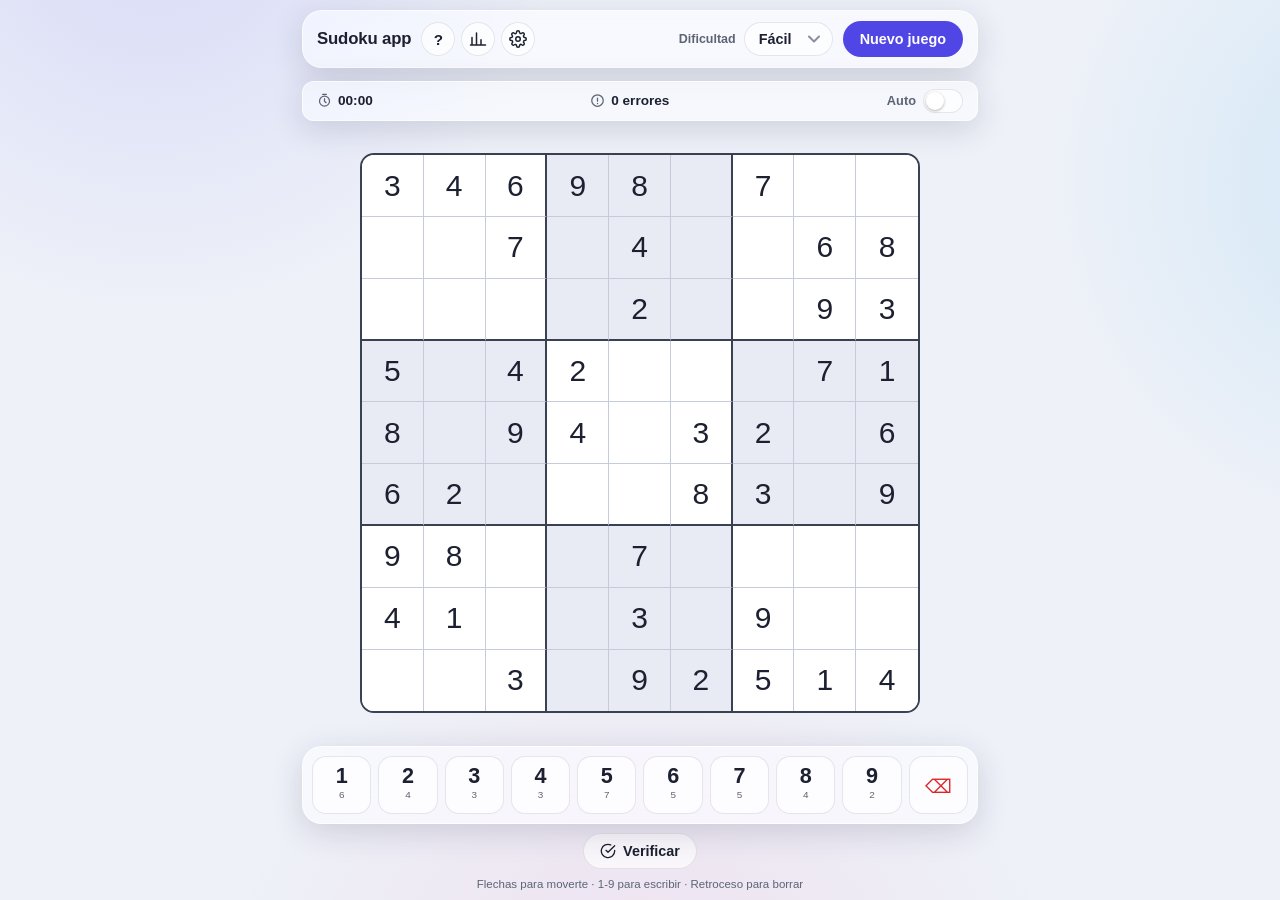
==== index.html @ 59336ff6 "Initial commit: Sudoku app PWA Sudoku minimalista responsive con tableros infinitos de solución únic" ====
<!doctype html>
<html lang="es">
<head>
  <meta charset="utf-8">
  <meta name="viewport" content="width=device-width, initial-scale=1, viewport-fit=cover, user-scalable=no">
  <title>Sudoku app</title>
  <meta name="description" content="Sudoku minimalista, offline y responsive. Genera tableros infinitos con solución única.">

  <!-- PWA -->
  <link rel="manifest" href="./manifest.webmanifest">
  <meta name="theme-color" content="#eef1f8" media="(prefers-color-scheme: light)">
  <meta name="theme-color" content="#0e1118" media="(prefers-color-scheme: dark)">

  <!-- iOS: añadir a pantalla de inicio -->
  <meta name="apple-mobile-web-app-capable" content="yes">
  <meta name="mobile-web-app-capable" content="yes">
  <meta name="apple-mobile-web-app-status-bar-style" content="black-translucent">
  <meta name="apple-mobile-web-app-title" content="Sudoku app">
  <link rel="apple-touch-icon" href="./icons/apple-touch-icon.png">

  <!-- Iconos -->
  <link rel="icon" href="./icons/icon.svg" type="image/svg+xml">
  <link rel="icon" href="./icons/favicon-32.png" type="image/png" sizes="32x32">

  <!-- Tema inicial sin destello: aplicar data-theme antes del CSS -->
  <script>
    (function () {
      try {
        var s = JSON.parse(localStorage.getItem('sudoku-app:v1:settings') || '{}');
        var t = s.theme || 'auto';
        var dark = t === 'dark' || (t === 'auto' && matchMedia('(prefers-color-scheme: dark)').matches);
        document.documentElement.dataset.theme = dark ? 'dark' : 'light';
      } catch (e) {
        document.documentElement.dataset.theme = matchMedia('(prefers-color-scheme: dark)').matches ? 'dark' : 'light';
      }
    })();
  </script>

  <link rel="stylesheet" href="./css/styles.css">
</head>
<body>
  <div class="backdrop" aria-hidden="true"></div>

  <div class="app">
    <header class="topbar glass">
      <div class="topbar__row">
        <h1 class="topbar__title">Sudoku app</h1>
        <div class="topbar__actions">
          <button type="button" class="icon-btn" id="btn-tips" title="Reglas y consejos" aria-label="Reglas y consejos">?</button>
          <button type="button" class="icon-btn" id="btn-stats" title="Estadísticas" aria-label="Estadísticas">
            <svg viewBox="0 0 24 24" width="18" height="18" fill="none" stroke="currentColor" stroke-width="2" stroke-linecap="round"><path d="M4 20V10M10 20V4M16 20v-7M22 20H2"/></svg>
          </button>
          <button type="button" class="icon-btn" id="btn-settings" title="Ajustes" aria-label="Ajustes">
            <svg viewBox="0 0 24 24" width="18" height="18" fill="none" stroke="currentColor" stroke-width="2" stroke-linecap="round" stroke-linejoin="round"><circle cx="12" cy="12" r="3"/><path d="M19.4 15a1.65 1.65 0 0 0 .33 1.82l.06.06a2 2 0 1 1-2.83 2.83l-.06-.06a1.65 1.65 0 0 0-1.82-.33 1.65 1.65 0 0 0-1 1.51V21a2 2 0 1 1-4 0v-.09a1.65 1.65 0 0 0-1-1.51 1.65 1.65 0 0 0-1.82.33l-.06.06a2 2 0 1 1-2.83-2.83l.06-.06a1.65 1.65 0 0 0 .33-1.82 1.65 1.65 0 0 0-1.51-1H3a2 2 0 1 1 0-4h.09a1.65 1.65 0 0 0 1.51-1 1.65 1.65 0 0 0-.33-1.82l-.06-.06a2 2 0 1 1 2.83-2.83l.06.06a1.65 1.65 0 0 0 1.82.33h.09a1.65 1.65 0 0 0 1-1.51V3a2 2 0 1 1 4 0v.09a1.65 1.65 0 0 0 1 1.51h.09a1.65 1.65 0 0 0 1.82-.33l.06-.06a2 2 0 1 1 2.83 2.83l-.06.06a1.65 1.65 0 0 0-.33 1.82v.09a1.65 1.65 0 0 0 1.51 1H21a2 2 0 1 1 0 4h-.09a1.65 1.65 0 0 0-1.51 1z"/></svg>
          </button>
        </div>
      </div>
      <div class="topbar__row topbar__row--controls">
        <label class="difficulty">
          <span class="difficulty__label">Dificultad</span>
          <select id="difficulty-select" class="difficulty__select" aria-label="Dificultad">
            <option value="easy">Fácil</option>
            <option value="medium">Media</option>
            <option value="hard">Difícil</option>
          </select>
        </label>
        <button type="button" class="btn btn--primary" id="btn-new">Nuevo juego</button>
      </div>
    </header>

    <section class="hud glass" aria-label="Estado de la partida">
      <div class="hud__item" id="hud-timer">
        <svg viewBox="0 0 24 24" width="15" height="15" fill="none" stroke="currentColor" stroke-width="2" stroke-linecap="round"><circle cx="12" cy="13" r="8"/><path d="M12 9v4l2.5 2.5M9 2h6"/></svg>
        <span class="hud__value hud__timer" id="timer-display">00:00</span>
      </div>
      <div class="hud__item" id="hud-mistakes">
        <svg viewBox="0 0 24 24" width="15" height="15" fill="none" stroke="currentColor" stroke-width="2" stroke-linecap="round"><path d="M12 8v5M12 16.5v.5"/><circle cx="12" cy="12" r="9.2"/></svg>
        <span class="hud__value"><span id="mistakes-display">0</span> errores</span>
      </div>
      <label class="switch" id="autocheck-switch-wrap" title="Comprobación en tiempo real">
        <span class="switch__label">Auto</span>
        <input type="checkbox" id="autocheck-switch" class="switch__input">
        <span class="switch__track" aria-hidden="true"><span class="switch__thumb"></span></span>
      </label>
    </section>

    <main class="board-wrap">
      <div class="board" id="board" role="grid" aria-label="Tablero de sudoku"></div>
    </main>

    <footer class="dock">
      <section class="numpad glass" aria-label="Teclado numérico">
        <div class="numpad__grid" id="numpad"></div>
      </section>
      <div class="actions">
        <button type="button" class="btn" id="btn-verify">
          <svg viewBox="0 0 24 24" width="16" height="16" fill="none" stroke="currentColor" stroke-width="2" stroke-linecap="round" stroke-linejoin="round"><path d="M22 11.1V12a10 10 0 1 1-5.93-9.14"/><path d="M22 4 12 14.01l-3-3"/></svg>
          Verificar
        </button>
      </div>
      <p class="kbd-hint" id="kbd-hint">Flechas para moverte · 1-9 para escribir · Retroceso para borrar</p>
    </footer>
  </div>

  <!-- Diálogos -->
  <dialog class="dialog glass" id="dialog-confirm">
    <form method="dialog" class="dialog__form">
      <h2 class="dialog__title" id="confirm-title">¿Nuevo juego?</h2>
      <p class="dialog__text" id="confirm-text">Perderás el progreso de la partida actual.</p>
      <div class="dialog__actions">
        <button type="submit" value="cancel" class="btn">Cancelar</button>
        <button type="submit" value="ok" class="btn btn--primary" id="confirm-ok">Nuevo juego</button>
      </div>
    </form>
  </dialog>

  <dialog class="dialog dialog--win glass" id="dialog-win">
    <div class="win">
      <div class="win__badge" aria-hidden="true">
        <svg viewBox="0 0 24 24" width="30" height="30" fill="none" stroke="currentColor" stroke-width="2" stroke-linecap="round" stroke-linejoin="round"><path d="M6 9H4.5a2.5 2.5 0 0 1 0-5H6M18 9h1.5a2.5 2.5 0 0 0 0-5H18M4 22h16M10 14.66V17c0 .55-.47.98-.97 1.21C7.85 18.75 7 20.24 7 22M14 14.66V17c0 .55.47.98.97 1.21C16.15 18.75 17 20.24 17 22M18 2H6v7a6 6 0 0 0 12 0V2Z"/></svg>
      </div>
      <h2 class="win__title">¡Felicidades!</h2>
      <p class="win__record" id="win-record" hidden>¡Nuevo récord personal!</p>
      <dl class="win__stats">
        <div class="win__stat"><dt>Tiempo</dt><dd id="win-time">00:00</dd></div>
        <div class="win__stat"><dt>Dificultad</dt><dd id="win-difficulty">Fácil</dd></div>
        <div class="win__stat"><dt>Errores</dt><dd id="win-mistakes">0</dd></div>
      </dl>
      <div class="dialog__actions">
        <button type="button" class="btn" id="btn-win-exit">Salir</button>
        <button type="button" class="btn btn--primary" id="btn-win-new">Nuevo juego</button>
      </div>
    </div>
  </dialog>

  <dialog class="dialog dialog--sheet glass" id="dialog-settings">
    <div class="panel">
      <header class="panel__header">
        <h2 class="dialog__title">Ajustes</h2>
        <button type="button" class="icon-btn" data-close title="Cerrar" aria-label="Cerrar">✕</button>
      </header>

      <section class="panel__section">
        <h3 class="panel__heading">Apariencia</h3>
        <div class="segmented" id="theme-segmented" role="radiogroup" aria-label="Tema">
          <button type="button" class="segmented__btn" data-theme-choice="auto" role="radio">Automático</button>
          <button type="button" class="segmented__btn" data-theme-choice="light" role="radio">Claro</button>
          <button type="button" class="segmented__btn" data-theme-choice="dark" role="radio">Oscuro</button>
        </div>
      </section>

      <section class="panel__section">
        <h3 class="panel__heading">Juego</h3>
        <label class="setting-row">
          <span>Comprobación automática</span>
          <span class="switch">
            <input type="checkbox" id="settings-autocheck" class="switch__input">
            <span class="switch__track" aria-hidden="true"><span class="switch__thumb"></span></span>
          </span>
        </label>
        <label class="setting-row">
          <span>Mostrar cronómetro</span>
          <span class="switch">
            <input type="checkbox" id="settings-showtimer" class="switch__input">
            <span class="switch__track" aria-hidden="true"><span class="switch__thumb"></span></span>
          </span>
        </label>
      </section>

      <section class="panel__section">
        <h3 class="panel__heading">Colores del tablero</h3>
        <div class="presets" id="color-presets">
          <button type="button" class="preset" data-preset="default"><span class="preset__swatch preset__swatch--default"></span>Predeterminado</button>
          <button type="button" class="preset" data-preset="classic"><span class="preset__swatch preset__swatch--classic"></span>Clásico</button>
          <button type="button" class="preset" data-preset="ocean"><span class="preset__swatch preset__swatch--ocean"></span>Océano</button>
          <button type="button" class="preset" data-preset="rose"><span class="preset__swatch preset__swatch--rose"></span>Rosa</button>
        </div>
        <div class="color-pickers">
          <label class="color-picker">
            <input type="color" id="color-cell" value="#ffffff">
            <span>Fondo de celda</span>
          </label>
          <label class="color-picker">
            <input type="color" id="color-alt" value="#e8ebf4">
            <span>Fondo de caja 3×3</span>
          </label>
          <label class="color-picker">
            <input type="color" id="color-border" value="#3a4152">
            <span>Borde del tablero</span>
          </label>
        </div>
        <button type="button" class="btn btn--small" id="btn-reset-colors">Restablecer colores</button>
      </section>

      <footer class="panel__footer">Sudoku app · funciona sin conexión</footer>
    </div>
  </dialog>

  <dialog class="dialog dialog--sheet glass" id="dialog-stats">
    <div class="panel">
      <header class="panel__header">
        <h2 class="dialog__title">Estadísticas</h2>
        <button type="button" class="icon-btn" data-close title="Cerrar" aria-label="Cerrar">✕</button>
      </header>
      <div id="stats-content"></div>
      <footer class="panel__footer">
        <button type="button" class="btn btn--small btn--danger" id="btn-reset-stats">Borrar estadísticas</button>
      </footer>
    </div>
  </dialog>

  <dialog class="dialog dialog--sheet glass" id="dialog-tips">
    <div class="panel">
      <header class="panel__header">
        <h2 class="dialog__title">Reglas y consejos</h2>
        <button type="button" class="icon-btn" data-close title="Cerrar" aria-label="Cerrar">✕</button>
      </header>
      <div class="tips">
        <h3 class="panel__heading">Objetivo</h3>
        <p>Completa el tablero de 9×9 colocando los números del 1 al 9 sin repetir ninguno en la misma <strong>fila</strong>, <strong>columna</strong> o <strong>caja 3×3</strong>. Cada tablero tiene una única solución.</p>
        <h3 class="panel__heading">Cómo jugar</h3>
        <ul class="tips__list">
          <li>Toca una casilla vacía y elige un número del teclado inferior.</li>
          <li>En ordenador: muévete con las flechas y escribe los números con el teclado. Retroceso borra.</li>
          <li>Las casillas más marcadas son pistas fijas: no se pueden cambiar.</li>
        </ul>
        <h3 class="panel__heading">Consejos</h3>
        <ul class="tips__list">
          <li>Empieza por la fila, columna o caja con más números puestos.</li>
          <li>Si un número solo cabe en una casilla de una caja, ese es su sitio.</li>
          <li>Usa <strong>Verificar</strong> para revisar lo que llevas; con <strong>Auto</strong> verás los errores al instante.</li>
          <li>La partida se guarda sola: puedes cerrar y continuar después.</li>
        </ul>
      </div>
    </div>
  </dialog>

  <div class="toast-region" id="toast-region" aria-live="polite"></div>

  <script type="module" src="./js/main.js"></script>
</body>
</html>
---- css/styles.css ----
/* ============================================================
   Sudoku app — estilos
   Capas: tokens de tema → tokens del tablero → glass →
   layout → tablero → controles → modales → responsive
   ============================================================ */

/* ---------- Tokens de tema ---------- */
:root[data-theme='light'] {
  color-scheme: light;
  --bg: #eef1f8;
  --bg-blob-1: rgba(99, 102, 241, 0.16);
  --bg-blob-2: rgba(14, 165, 233, 0.13);
  --bg-blob-3: rgba(236, 72, 153, 0.10);
  --glass-fill: rgba(255, 255, 255, 0.55);
  --glass-stroke: rgba(255, 255, 255, 0.65);
  --text: #1c2030;
  --text-muted: #5d6474;
  --accent: #4f46e5;
  --accent-contrast: #ffffff;
  --error: #dc2626;
  --shadow: 0 8px 32px rgba(31, 38, 66, 0.16);
  --btn-bg: rgba(255, 255, 255, 0.66);
  --btn-bg-hover: rgba(255, 255, 255, 0.92);
  --btn-stroke: rgba(28, 32, 48, 0.10);

  /* Tablero */
  --cell-bg: #ffffff;
  --cell-bg-alt: #e8ebf4;
  --board-line: #c6cbda;
  --board-border: #3a4152;
  --given-ink: #1c2030;
  --user-ink: #4f46e5;
  --sel-ring: #4f46e5;
  --sel-bg: rgba(79, 70, 229, 0.12);
  --peer-tint: rgba(99, 102, 241, 0.08);
  --same-tint: rgba(79, 70, 229, 0.20);
  --error-ink: #dc2626;
  --error-bg: rgba(220, 38, 38, 0.12);
  --ok-ink: #059669;
}

:root[data-theme='dark'] {
  color-scheme: dark;
  --bg: #0e1118;
  --bg-blob-1: rgba(99, 102, 241, 0.22);
  --bg-blob-2: rgba(14, 165, 233, 0.16);
  --bg-blob-3: rgba(236, 72, 153, 0.12);
  --glass-fill: rgba(28, 32, 46, 0.55);
  --glass-stroke: rgba(255, 255, 255, 0.10);
  --text: #e8eaf2;
  --text-muted: #9aa1b2;
  --accent: #818cf8;
  --accent-contrast: #0e1118;
  --error: #f87171;
  --shadow: 0 8px 32px rgba(0, 0, 0, 0.45);
  --btn-bg: rgba(255, 255, 255, 0.08);
  --btn-bg-hover: rgba(255, 255, 255, 0.16);
  --btn-stroke: rgba(255, 255, 255, 0.12);

  /* Tablero */
  --cell-bg: #1a1e2b;
  --cell-bg-alt: #141826;
  --board-line: #333a4e;
  --board-border: #8b93ab;
  --given-ink: #e8eaf2;
  --user-ink: #818cf8;
  --sel-ring: #818cf8;
  --sel-bg: rgba(129, 140, 248, 0.16);
  --peer-tint: rgba(129, 140, 248, 0.09);
  --same-tint: rgba(129, 140, 248, 0.26);
  --error-ink: #f87171;
  --error-bg: rgba(248, 113, 113, 0.16);
  --ok-ink: #34d399;
}

:root {
  --radius: 20px;
  --radius-sm: 12px;
  --board-size: min(92vw, 500px);
  font-size: 16px;
}

* { box-sizing: border-box; }

html, body {
  margin: 0;
  padding: 0;
  height: 100%;
}

body {
  font-family: -apple-system, BlinkMacSystemFont, 'SF Pro Text', 'Segoe UI', Roboto, 'Helvetica Neue', Arial, sans-serif;
  color: var(--text);
  background: var(--bg);
  -webkit-font-smoothing: antialiased;
  overscroll-behavior: none;
  position: fixed;
  inset: 0;
  overflow: hidden;
}

/* ---------- Fondo decorativo (para que el blur se perciba) ---------- */
.backdrop {
  position: fixed;
  inset: 0;
  z-index: -1;
  background:
    radial-gradient(42rem 42rem at 12% -10%, var(--bg-blob-1), transparent 60%),
    radial-gradient(38rem 38rem at 110% 20%, var(--bg-blob-2), transparent 60%),
    radial-gradient(44rem 44rem at 50% 115%, var(--bg-blob-3), transparent 60%),
    var(--bg);
}

/* ---------- Liquid glass ---------- */
.glass {
  background: var(--glass-fill);
  -webkit-backdrop-filter: blur(18px) saturate(1.7);
  backdrop-filter: blur(18px) saturate(1.7);
  border: 1px solid var(--glass-stroke);
  border-radius: var(--radius);
  box-shadow: var(--shadow);
}

/* ---------- Layout ---------- */
.app {
  height: 100vh;
  height: 100dvh;
  display: flex;
  flex-direction: column;
  align-items: center;
  gap: clamp(8px, 1.4vh, 14px);
  padding: max(10px, env(safe-area-inset-top)) max(12px, env(safe-area-inset-right)) max(10px, env(safe-area-inset-bottom)) max(12px, env(safe-area-inset-left));
  max-width: 620px;
  margin: 0 auto;
}

/* ---------- Topbar ---------- */
.topbar {
  width: 100%;
  padding: 10px 14px;
  display: flex;
  flex-direction: column;
  gap: 8px;
  flex: none;
}

.topbar__row {
  display: flex;
  align-items: center;
  justify-content: space-between;
  gap: 10px;
}

.topbar__row--controls { justify-content: space-between; }

.topbar__title {
  font-size: 1.05rem;
  font-weight: 700;
  letter-spacing: -0.01em;
  margin: 0;
}

.topbar__actions { display: flex; gap: 6px; }

.icon-btn {
  appearance: none;
  border: 1px solid var(--btn-stroke);
  background: var(--btn-bg);
  color: var(--text);
  width: 34px;
  height: 34px;
  border-radius: 50%;
  display: inline-flex;
  align-items: center;
  justify-content: center;
  font-size: 0.95rem;
  font-weight: 700;
  cursor: pointer;
  transition: background 0.15s ease, transform 0.1s ease;
  touch-action: manipulation;
  -webkit-user-select: none;
  user-select: none;
  -webkit-tap-highlight-color: transparent;
}

.icon-btn:active { transform: scale(0.94); }
.icon-btn:hover { background: var(--btn-bg-hover); }

/* ---------- Botones ---------- */
.btn {
  appearance: none;
  border: 1px solid var(--btn-stroke);
  background: var(--btn-bg);
  color: var(--text);
  font: inherit;
  font-weight: 600;
  font-size: 0.9rem;
  padding: 9px 16px;
  border-radius: 999px;
  cursor: pointer;
  display: inline-flex;
  align-items: center;
  gap: 7px;
  transition: background 0.15s ease, transform 0.1s ease;
  touch-action: manipulation;
  -webkit-user-select: none;
  user-select: none;
  -webkit-tap-highlight-color: transparent;
}

.btn:hover { background: var(--btn-bg-hover); }
.btn:active { transform: scale(0.97); }

.btn--primary {
  background: var(--accent);
  border-color: transparent;
  color: var(--accent-contrast);
}

.btn--primary:hover { background: var(--accent); filter: brightness(1.08); }

.btn--small { padding: 6px 13px; font-size: 0.8rem; }
.btn--danger { color: var(--error); border-color: color-mix(in srgb, var(--error) 35%, transparent); }

/* ---------- Dificultad ---------- */
.difficulty {
  display: inline-flex;
  align-items: center;
  gap: 8px;
  min-width: 0;
}

.difficulty__label {
  font-size: 0.78rem;
  color: var(--text-muted);
  font-weight: 600;
}

.difficulty__select {
  appearance: none;
  -webkit-appearance: none;
  font: inherit;
  font-weight: 600;
  font-size: 0.9rem;
  color: var(--text);
  background: var(--btn-bg) url("data:image/svg+xml;charset=utf-8,%3Csvg xmlns='http://www.w3.org/2000/svg' width='12' height='8'%3E%3Cpath d='M1 1.5 6 6.5 11 1.5' stroke='%23888da0' stroke-width='2' fill='none' stroke-linecap='round' stroke-linejoin='round'/%3E%3C/svg%3E") no-repeat right 12px center;
  border: 1px solid var(--btn-stroke);
  border-radius: 999px;
  padding: 8px 32px 8px 14px;
  cursor: pointer;
  touch-action: manipulation;
}

.difficulty__select:focus-visible { outline: 2px solid var(--accent); outline-offset: 2px; }

/* ---------- HUD ---------- */
.hud {
  width: 100%;
  flex: none;
  display: flex;
  align-items: center;
  justify-content: space-between;
  gap: 10px;
  padding: 7px 14px;
  border-radius: var(--radius-sm);
  min-height: 38px;
}

.hud__item {
  display: inline-flex;
  align-items: center;
  gap: 6px;
  color: var(--text-muted);
  font-size: 0.85rem;
}

.hud__value { font-weight: 650; color: var(--text); }

.hud__timer {
  font-variant-numeric: tabular-nums;
  font-feature-settings: 'tnum';
  min-width: 3.2ch;
  display: inline-block;
}

/* ---------- Switch ---------- */
.switch {
  display: inline-flex;
  align-items: center;
  gap: 7px;
  cursor: pointer;
  touch-action: manipulation;
  -webkit-user-select: none;
  user-select: none;
  -webkit-tap-highlight-color: transparent;
}

.switch__label { font-size: 0.8rem; font-weight: 600; color: var(--text-muted); }

.switch__input {
  position: absolute;
  opacity: 0;
  width: 1px;
  height: 1px;
}

.switch__track {
  width: 40px;
  height: 24px;
  border-radius: 999px;
  background: var(--btn-bg);
  border: 1px solid var(--btn-stroke);
  position: relative;
  transition: background 0.18s ease;
  flex: none;
}

.switch__thumb {
  position: absolute;
  top: 2px;
  left: 2px;
  width: 18px;
  height: 18px;
  border-radius: 50%;
  background: #fff;
  box-shadow: 0 1px 3px rgba(0, 0, 0, 0.3);
  transition: transform 0.18s ease;
}

.switch__input:checked + .switch__track { background: var(--accent); border-color: transparent; }
.switch__input:checked + .switch__track .switch__thumb { transform: translateX(16px); }
.switch__input:focus-visible + .switch__track { outline: 2px solid var(--accent); outline-offset: 2px; }

/* ---------- Tablero ---------- */
.board-wrap {
  flex: 1 1 auto;
  display: flex;
  align-items: center;
  justify-content: center;
  width: 100%;
  min-height: 0;
  overflow: hidden;
}

.board {
  width: var(--board-size);
  max-height: 100%;
  aspect-ratio: 1;
  display: grid;
  grid-template-columns: repeat(9, 1fr);
  grid-template-rows: repeat(9, 1fr);
  background: var(--cell-bg);
  border: 2.5px solid var(--board-border);
  border-radius: 14px;
  overflow: hidden;
  -webkit-user-select: none;
  user-select: none;
  -webkit-touch-callout: none;
  touch-action: manipulation;
}

/* Bordes internos gruesos cada 3 celdas */
.cell[data-col='2'], .cell[data-col='5'] { border-right: 2px solid var(--board-border); }
.cell[data-row='2'], .cell[data-row='5'] { border-bottom: 2px solid var(--board-border); }
.cell { border-right: 1px solid var(--board-line); border-bottom: 1px solid var(--board-line); }
.cell[data-col='8'] { border-right: none; }
.cell[data-row='8'] { border-bottom: none; }

.cell {
  appearance: none;
  border: none;
  border-right: 1px solid var(--board-line);
  border-bottom: 1px solid var(--board-line);
  background: var(--cell-bg);
  color: var(--given-ink);
  font-family: inherit;
  font-size: clamp(15px, calc(var(--board-size) / 14), 30px);
  font-weight: 500;
  display: flex;
  align-items: center;
  justify-content: center;
  padding: 0;
  cursor: pointer;
  -webkit-tap-highlight-color: transparent;
  transition: background 0.1s ease;
}

.cell--alt { background: var(--cell-bg-alt); }

.cell--user { color: var(--user-ink); font-weight: 600; }

.cell--peer { background: var(--peer-tint); }
.cell--same { background: var(--same-tint); }

.cell--selected {
  background: var(--sel-bg);
  box-shadow: inset 0 0 0 2.5px var(--sel-ring);
  z-index: 1;
}

.cell--error {
  background: var(--error-bg) !important;
  color: var(--error-ink) !important;
}

.cell--flash-ok { animation: flash-ok 0.5s ease; }

@keyframes flash-ok {
  0% { background: color-mix(in srgb, var(--ok-ink) 25%, transparent); }
  100% { background: var(--same-tint); }
}

.cell:focus { outline: none; }
.cell:focus-visible { box-shadow: inset 0 0 0 2.5px var(--sel-ring); }

/* ---------- Dock inferior ---------- */
.dock {
  width: 100%;
  flex: none;
  display: flex;
  flex-direction: column;
  align-items: center;
  gap: 9px;
}

.numpad { width: 100%; padding: 9px; border-radius: var(--radius); }

.numpad__grid {
  display: grid;
  grid-template-columns: repeat(5, 1fr);
  gap: 7px;
}

.num-btn {
  appearance: none;
  border: 1px solid var(--btn-stroke);
  background: var(--btn-bg);
  color: var(--text);
  border-radius: 14px;
  padding: 7px 4px 5px;
  display: flex;
  flex-direction: column;
  align-items: center;
  gap: 0;
  cursor: pointer;
  font-family: inherit;
  transition: background 0.15s ease, transform 0.1s ease, opacity 0.15s ease;
  touch-action: manipulation;
  -webkit-user-select: none;
  user-select: none;
  -webkit-tap-highlight-color: transparent;
  min-height: 52px;
}

.num-btn:hover { background: var(--btn-bg-hover); }
.num-btn:active { transform: scale(0.94); }

.num-btn__digit { font-size: 1.35rem; font-weight: 700; line-height: 1.15; }

.num-btn__count {
  font-size: 0.62rem;
  color: var(--text-muted);
  font-variant-numeric: tabular-nums;
}

.num-btn--done { opacity: 0.35; }

.num-btn--erase {
  color: var(--error);
  font-size: 1.2rem;
  align-items: center;
  justify-content: center;
}

.actions { display: flex; gap: 10px; justify-content: center; }

.kbd-hint {
  display: none;
  margin: 0;
  font-size: 0.72rem;
  color: var(--text-muted);
  text-align: center;
}

/* ---------- Diálogos ---------- */
.dialog {
  border: none;
  padding: 0;
  background: var(--glass-fill);
  -webkit-backdrop-filter: blur(24px) saturate(1.8);
  backdrop-filter: blur(24px) saturate(1.8);
  color: var(--text);
  border-radius: var(--radius);
  box-shadow: var(--shadow);
  max-width: min(92vw, 400px);
  width: calc(100vw - 32px);
}

.dialog::backdrop {
  background: rgba(10, 12, 20, 0.35);
  -webkit-backdrop-filter: blur(3px);
  backdrop-filter: blur(3px);
}

.dialog[open] { animation: dialog-in 0.22s ease; }

@keyframes dialog-in {
  from { opacity: 0; transform: translateY(14px) scale(0.98); }
  to { opacity: 1; transform: none; }
}

.dialog__form { padding: 22px; }

.dialog__title {
  margin: 0 0 6px;
  font-size: 1.15rem;
  font-weight: 700;
  letter-spacing: -0.01em;
}

.dialog__text { margin: 0 0 18px; color: var(--text-muted); font-size: 0.9rem; line-height: 1.45; }

.dialog__actions {
  display: flex;
  gap: 10px;
  justify-content: flex-end;
  flex-wrap: wrap;
}

/* Panel tipo bottom-sheet en móvil */
@media (max-width: 599px) {
  .dialog--sheet {
    max-width: none;
    width: 100vw;
    max-height: 88vh;
    max-height: 88dvh;
    margin: auto auto 0;
    border-radius: var(--radius) var(--radius) 0 0;
    border-bottom: none;
  }

  .dialog--sheet[open] { animation: sheet-in 0.26s cubic-bezier(0.2, 0.9, 0.3, 1); }

  @keyframes sheet-in {
    from { transform: translateY(60%); opacity: 0.6; }
    to { transform: none; opacity: 1; }
  }
}

.panel { padding: 20px 20px 14px; overflow-y: auto; max-height: 86dvh; }

.panel__header {
  display: flex;
  align-items: center;
  justify-content: space-between;
  margin-bottom: 14px;
}

.panel__header .dialog__title { margin: 0; }

.panel__section { margin-bottom: 20px; }

.panel__heading {
  margin: 0 0 10px;
  font-size: 0.72rem;
  font-weight: 700;
  text-transform: uppercase;
  letter-spacing: 0.08em;
  color: var(--text-muted);
}

.panel__footer {
  border-top: 1px solid var(--btn-stroke);
  padding-top: 12px;
  margin-top: 4px;
  font-size: 0.75rem;
  color: var(--text-muted);
  display: flex;
  justify-content: space-between;
  align-items: center;
}

/* Segmented control */
.segmented {
  display: flex;
  background: var(--btn-bg);
  border: 1px solid var(--btn-stroke);
  border-radius: 12px;
  padding: 3px;
  gap: 3px;
}

.segmented__btn {
  appearance: none;
  flex: 1;
  border: none;
  background: transparent;
  color: var(--text-muted);
  font: inherit;
  font-size: 0.82rem;
  font-weight: 600;
  padding: 7px 6px;
  border-radius: 9px;
  cursor: pointer;
  transition: background 0.15s ease, color 0.15s ease;
  touch-action: manipulation;
}

.segmented__btn[aria-checked='true'] {
  background: var(--accent);
  color: var(--accent-contrast);
}

/* Setting rows */
.setting-row {
  display: flex;
  align-items: center;
  justify-content: space-between;
  padding: 9px 0;
  font-size: 0.9rem;
  cursor: pointer;
  touch-action: manipulation;
}

/* Presets de color */
.presets { display: flex; gap: 8px; flex-wrap: wrap; margin-bottom: 12px; }

.preset {
  appearance: none;
  display: inline-flex;
  align-items: center;
  gap: 6px;
  border: 1px solid var(--btn-stroke);
  background: var(--btn-bg);
  color: var(--text);
  font: inherit;
  font-size: 0.76rem;
  font-weight: 600;
  padding: 6px 11px 6px 6px;
  border-radius: 999px;
  cursor: pointer;
  touch-action: manipulation;
}

.preset--active { outline: 2px solid var(--accent); outline-offset: 1px; }

.preset__swatch {
  width: 20px;
  height: 20px;
  border-radius: 50%;
  border: 1px solid rgba(0, 0, 0, 0.15);
  display: inline-block;
}

.preset__swatch--classic { background: linear-gradient(135deg, #fff 50%, #e8d8c8 50%); }
.preset__swatch--ocean { background: linear-gradient(135deg, #e0f2fe 50%, #0369a1 50%); }
.preset__swatch--rose { background: linear-gradient(135deg, #ffe4e6 50%, #be123c 50%); }
.preset__swatch--default { background: linear-gradient(135deg, #fff 50%, var(--accent) 50%); }

.color-pickers { display: flex; gap: 10px; flex-wrap: wrap; margin-bottom: 12px; }

.color-picker {
  display: flex;
  flex-direction: column;
  align-items: center;
  gap: 5px;
  font-size: 0.68rem;
  color: var(--text-muted);
  font-weight: 600;
  cursor: pointer;
}

.color-picker input[type='color'] {
  appearance: none;
  -webkit-appearance: none;
  width: 44px;
  height: 36px;
  border: 1px solid var(--btn-stroke);
  border-radius: 10px;
  background: var(--btn-bg);
  padding: 3px;
  cursor: pointer;
}

.color-picker input[type='color']::-webkit-color-swatch-wrapper { padding: 0; }
.color-picker input[type='color']::-webkit-color-swatch { border: none; border-radius: 7px; }

/* Stats */
.stats-table { width: 100%; border-collapse: collapse; font-size: 0.82rem; margin-bottom: 14px; }

.stats-table th, .stats-table td {
  padding: 7px 4px;
  text-align: left;
  border-bottom: 1px solid var(--btn-stroke);
}

.stats-table th { font-size: 0.68rem; text-transform: uppercase; letter-spacing: 0.06em; color: var(--text-muted); }
.stats-table td { font-variant-numeric: tabular-nums; }
.stats-table .stats-table__best { color: var(--accent); font-weight: 700; }

.stats-recent { list-style: none; margin: 0 0 14px; padding: 0; font-size: 0.8rem; }

.stats-recent li {
  display: flex;
  justify-content: space-between;
  gap: 8px;
  padding: 6px 0;
  border-bottom: 1px solid var(--btn-stroke);
  color: var(--text-muted);
}

.stats-recent li strong { color: var(--text); font-weight: 600; }

.stats-empty { color: var(--text-muted); font-size: 0.85rem; margin: 4px 0 14px; }

/* Tips */
.tips p, .tips li { font-size: 0.86rem; line-height: 1.5; color: var(--text); margin: 0 0 8px; }
.tips ul { padding-left: 18px; margin: 0 0 12px; }

/* Win */
.win { padding: 26px 22px 20px; text-align: center; }

.win__badge {
  width: 62px;
  height: 62px;
  margin: 0 auto 12px;
  border-radius: 50%;
  background: linear-gradient(135deg, var(--accent), color-mix(in srgb, var(--accent) 55%, #ec4899));
  color: #fff;
  display: flex;
  align-items: center;
  justify-content: center;
  box-shadow: 0 6px 20px color-mix(in srgb, var(--accent) 45%, transparent);
}

.win__title { margin: 0 0 4px; font-size: 1.4rem; font-weight: 800; letter-spacing: -0.02em; }

.win__record {
  margin: 0 0 4px;
  color: var(--accent);
  font-weight: 700;
  font-size: 0.85rem;
}

.win__stats {
  display: flex;
  justify-content: center;
  gap: 18px;
  margin: 14px 0 20px;
}

.win__stat dt { font-size: 0.66rem; text-transform: uppercase; letter-spacing: 0.07em; color: var(--text-muted); font-weight: 700; }
.win__stat dd { margin: 3px 0 0; font-size: 1rem; font-weight: 700; font-variant-numeric: tabular-nums; }

/* Toast */
.toast-region {
  position: fixed;
  left: 50%;
  transform: translateX(-50%);
  bottom: calc(150px + env(safe-area-inset-bottom));
  display: flex;
  flex-direction: column;
  align-items: center;
  gap: 8px;
  z-index: 100;
  pointer-events: none;
  width: max-content;
  max-width: 92vw;
}

.toast {
  background: var(--glass-fill);
  -webkit-backdrop-filter: blur(16px) saturate(1.7);
  backdrop-filter: blur(16px) saturate(1.7);
  border: 1px solid var(--glass-stroke);
  border-radius: 999px;
  box-shadow: var(--shadow);
  color: var(--text);
  font-size: 0.82rem;
  font-weight: 600;
  padding: 9px 18px;
  animation: toast-in 0.25s ease;
  max-width: 92vw;
  text-align: center;
}

.toast--leaving { animation: toast-out 0.25s ease forwards; }

@keyframes toast-in {
  from { opacity: 0; transform: translateY(8px); }
  to { opacity: 1; transform: none; }
}

@keyframes toast-out {
  to { opacity: 0; transform: translateY(6px); }
}

/* Confetti */
.confetti-canvas {
  position: fixed;
  inset: 0;
  width: 100vw;
  height: 100vh;
  pointer-events: none;
  z-index: 200;
}

/* ---------- Responsive ---------- */
@media (min-width: 600px) {
  :root { --board-size: min(60vh, 520px); }

  .numpad__grid { grid-template-columns: repeat(10, 1fr); }

  .num-btn { min-height: 58px; }

  .topbar {
    flex-direction: row;
    align-items: center;
    justify-content: space-between;
  }

  .topbar__row--controls { gap: 10px; }

  .kbd-hint { display: block; }
}

@media (min-width: 1024px) {
  :root { --board-size: min(64vh, 560px); }
  .app { max-width: 700px; }
}

/* ---------- Movimiento reducido ---------- */
@media (prefers-reduced-motion: reduce) {
  *, *::before, *::after {
    animation-duration: 0.01ms !important;
    animation-iteration-count: 1 !important;
    transition-duration: 0.01ms !important;
  }
}
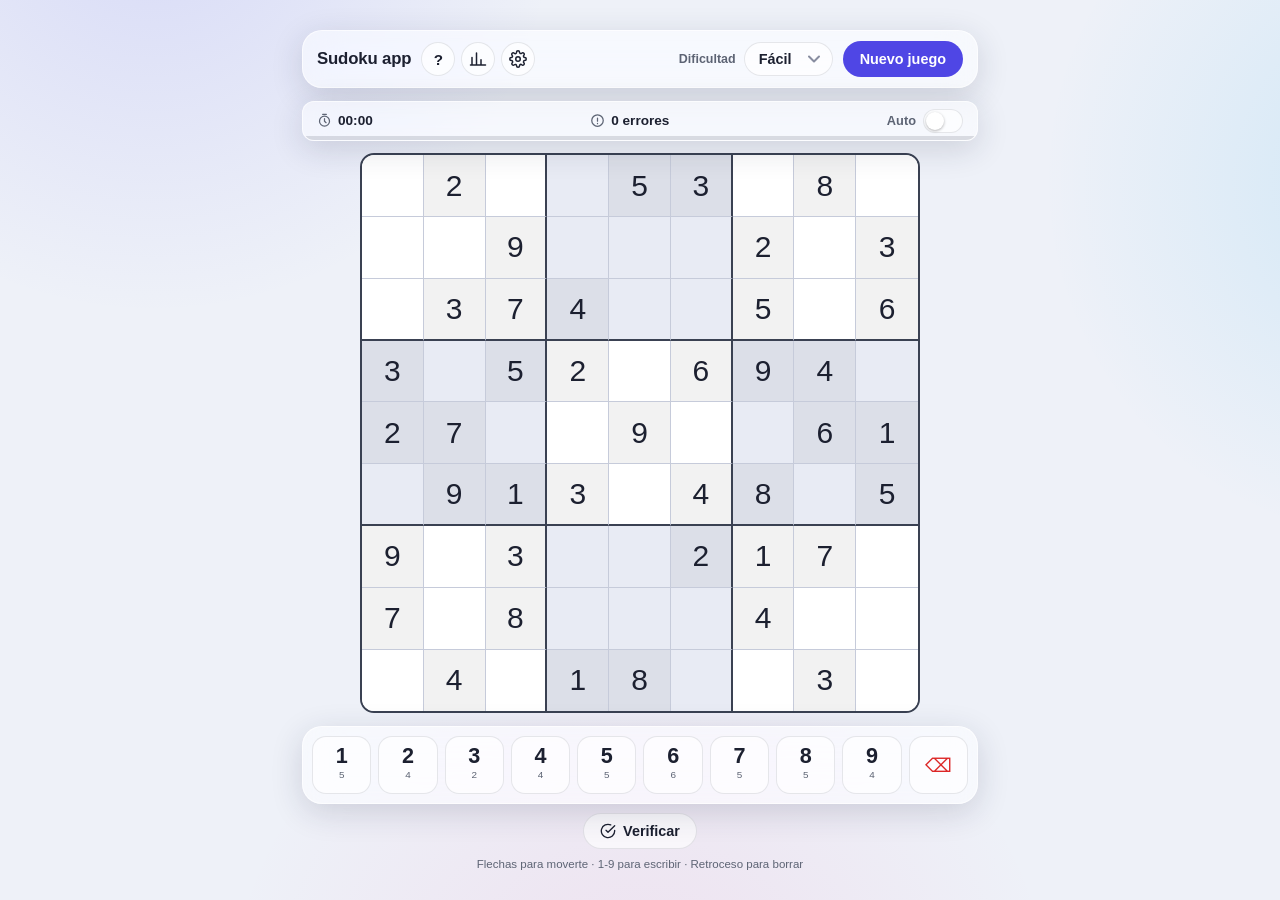
==== commit 03a5aae7: "Mejoras de UI: centrado vertical, layout apaisado, barra de progreso y detalles visuales - Centrar e" ====
--- a/index.html
+++ b/index.html
@@ -69,7 +69,7 @@
     </header>
 
     <section class="hud glass" aria-label="Estado de la partida">
-      <div class="hud__item" id="hud-timer">
+      <div class="hud__item hud__item--toggle" id="hud-timer" role="button" tabindex="0" aria-pressed="false" title="Ocultar o mostrar el tiempo">
         <svg viewBox="0 0 24 24" width="15" height="15" fill="none" stroke="currentColor" stroke-width="2" stroke-linecap="round"><circle cx="12" cy="13" r="8"/><path d="M12 9v4l2.5 2.5M9 2h6"/></svg>
         <span class="hud__value hud__timer" id="timer-display">00:00</span>
       </div>
@@ -82,6 +82,9 @@
         <input type="checkbox" id="autocheck-switch" class="switch__input">
         <span class="switch__track" aria-hidden="true"><span class="switch__thumb"></span></span>
       </label>
+      <div class="progress" id="board-progress" role="progressbar" aria-label="Progreso del tablero" aria-valuemin="0" aria-valuemax="100" aria-valuenow="0">
+        <div class="progress__fill"><span class="progress__wave"></span></div>
+      </div>
     </section>
 
     <main class="board-wrap">
@@ -222,7 +225,8 @@
         <ul class="tips__list">
           <li>Toca una casilla vacía y elige un número del teclado inferior.</li>
           <li>En ordenador: muévete con las flechas y escribe los números con el teclado. Retroceso borra.</li>
-          <li>Las casillas más marcadas son pistas fijas: no se pueden cambiar.</li>
+          <li>Toca el cronómetro para ocultar el tiempo (verás guiones) y jugar sin prisa; toca otra vez para verlo.</li>
+          <li>Las casillas con el fondo levemente más oscuro son pistas fijas: no se pueden cambiar.</li>
         </ul>
         <h3 class="panel__heading">Consejos</h3>
         <ul class="tips__list">
--- a/css/styles.css
+++ b/css/styles.css
@@ -137,6 +137,7 @@
 /* ---------- Topbar ---------- */
 .topbar {
   width: 100%;
+  margin-top: auto; /* empuja el contenido hacia el centro (seguro contra overflow) */
   padding: 10px 14px;
   display: flex;
   flex-direction: column;
@@ -264,6 +265,8 @@
   padding: 7px 14px;
   border-radius: var(--radius-sm);
   min-height: 38px;
+  position: relative;
+  overflow: hidden;
 }
 
 .hud__item {
@@ -282,6 +285,70 @@
   min-width: 3.2ch;
   display: inline-block;
 }
+
+/* ---------- Barra de progreso (sutil, efecto líquido) ---------- */
+.progress {
+  position: absolute;
+  left: 0;
+  right: 0;
+  bottom: 0;
+  height: 4px;
+  background: color-mix(in srgb, var(--board-border) 16%, transparent);
+}
+
+.progress__fill {
+  position: relative;
+  height: 100%;
+  width: 0%;
+  border-radius: 0 999px 999px 0;
+  background: linear-gradient(90deg, color-mix(in srgb, var(--board-border) 70%, transparent), var(--board-border));
+  transition: width 0.45s cubic-bezier(0.22, 1, 0.36, 1);
+  overflow: hidden;
+}
+
+/* Gota que oscila en el borde del llenado: sensación de líquido */
+.progress__wave {
+  position: absolute;
+  right: -4px;
+  top: 50%;
+  width: 9px;
+  height: 9px;
+  margin-top: -4.5px;
+  border-radius: 50%;
+  background: var(--board-border);
+  opacity: 0.85;
+  animation: progress-bob 1.5s ease-in-out infinite;
+}
+
+@keyframes progress-bob {
+  0%, 100% { transform: translateY(-1.2px) scaleY(0.9); }
+  50% { transform: translateY(1.2px) scaleY(1.05); }
+}
+
+/* Temblor breve al ganar progreso (efecto de fuerza) */
+.progress--charging { animation: progress-shake 0.35s ease; }
+
+@keyframes progress-shake {
+  0%, 100% { transform: translateX(0); }
+  25% { transform: translateX(-1px); }
+  50% { transform: translateX(1px); }
+  75% { transform: translateX(-0.5px); }
+}
+
+/* Cronómetro como botón: tap para ocultar/mostrar los números */
+.hud__item--toggle {
+  cursor: pointer;
+  border-radius: 8px;
+  touch-action: manipulation;
+  -webkit-user-select: none;
+  user-select: none;
+  -webkit-tap-highlight-color: transparent;
+}
+
+.hud__item--toggle:active { transform: scale(0.96); }
+
+.hud__item--toggle[aria-pressed='true'] .hud__value,
+.hud__item--toggle[aria-pressed='true'] svg { color: var(--accent); }
 
 /* ---------- Switch ---------- */
 .switch {
@@ -333,7 +400,7 @@
 
 /* ---------- Tablero ---------- */
 .board-wrap {
-  flex: 1 1 auto;
+  flex: 0 1 auto; /* sin grow: el espacio sobrante lo absorben los márgenes auto */
   display: flex;
   align-items: center;
   justify-content: center;
@@ -366,6 +433,13 @@
 .cell[data-col='8'] { border-right: none; }
 .cell[data-row='8'] { border-bottom: none; }
 
+/* Esquinas exteriores redondeadas igual que el borde del tablero,
+   para que el resaltado no sobresalga en las casillas de los extremos */
+.cell[data-row='0'][data-col='0'] { border-top-left-radius: 11.5px; }
+.cell[data-row='0'][data-col='8'] { border-top-right-radius: 11.5px; }
+.cell[data-row='8'][data-col='0'] { border-bottom-left-radius: 11.5px; }
+.cell[data-row='8'][data-col='8'] { border-bottom-right-radius: 11.5px; }
+
 .cell {
   appearance: none;
   border: none;
@@ -389,10 +463,15 @@
 
 .cell--user { color: var(--user-ink); font-weight: 600; }
 
-.cell--peer { background: var(--peer-tint); }
-.cell--same { background: var(--same-tint); }
-
-.cell--selected {
+/* Pistas fijas: fondo levemente más oscuro para identificarlas de un vistazo */
+.cell--given { background: color-mix(in srgb, black 5%, var(--cell-bg)); }
+.cell--given.cell--alt { background: color-mix(in srgb, black 5%, var(--cell-bg-alt)); }
+
+/* Los resaltados ganan al fondo de pista (misma especificidad, declarados después) */
+.cell.cell--peer { background: var(--peer-tint); }
+.cell.cell--same { background: var(--same-tint); }
+
+.cell.cell--selected {
   background: var(--sel-bg);
   box-shadow: inset 0 0 0 2.5px var(--sel-ring);
   z-index: 1;
@@ -417,6 +496,7 @@
 .dock {
   width: 100%;
   flex: none;
+  margin-bottom: auto; /* reparte el espacio sobrante arriba y abajo por igual */
   display: flex;
   flex-direction: column;
   align-items: center;
@@ -751,6 +831,9 @@
 
 .win__stat dt { font-size: 0.66rem; text-transform: uppercase; letter-spacing: 0.07em; color: var(--text-muted); font-weight: 700; }
 .win__stat dd { margin: 3px 0 0; font-size: 1rem; font-weight: 700; font-variant-numeric: tabular-nums; }
+
+/* Botones del diálogo de victoria centrados respecto al cuadro */
+.dialog--win .dialog__actions { justify-content: center; }
 
 /* Toast */
 .toast-region {
@@ -829,6 +912,87 @@
   .app { max-width: 700px; }
 }
 
+/* ---------- Móvil apaisado: tablero al centro, controles en los laterales ---------- */
+@media (orientation: landscape) and (max-height: 540px) and (max-width: 950px) {
+  :root { --board-size: min(calc(100dvh - 82px), calc(100vw - 320px)); }
+
+  .app {
+    display: grid;
+    grid-template-columns: auto minmax(0, 1fr) minmax(120px, auto);
+    grid-template-rows: minmax(0, 1fr) auto;
+    gap: 8px;
+    padding-top: 8px;
+    padding-right: max(8px, env(safe-area-inset-right));
+    padding-bottom: max(8px, env(safe-area-inset-bottom));
+    padding-left: max(8px, env(safe-area-inset-left));
+  }
+
+  /* Barra superior: tarjeta mínima a la izquierda (misma altura o menos que el teclado) */
+  .topbar {
+    grid-area: 1 / 1;
+    align-self: center;
+    margin-top: 0;
+    width: 136px;
+    flex-direction: column;
+    gap: 8px;
+    padding: 10px;
+  }
+
+  .topbar__row {
+    flex-direction: column;
+    align-items: stretch;
+    gap: 8px;
+  }
+
+  .topbar__title { text-align: center; margin: 0; font-size: 0.95rem; }
+
+  .topbar__actions { justify-content: center; gap: 6px; }
+
+  .icon-btn { width: 32px; height: 32px; font-size: 0.85rem; }
+
+  .topbar__row--controls { gap: 8px; }
+
+  .difficulty__label { display: none; }
+  .difficulty__select { width: 100%; padding: 8px 28px 8px 12px; font-size: 0.85rem; }
+  .topbar__row--controls .btn { justify-content: center; width: 100%; padding: 9px 10px; }
+
+  /* HUD: franja inferior a lo ancho (cronómetro, errores, auto) */
+  .hud {
+    grid-area: 2 / 1 / 3 / -1;
+    width: 100%;
+    min-height: 34px;
+    padding: 5px 12px;
+  }
+
+  /* Tablero: centro absoluto de la atención */
+  .board-wrap { grid-area: 1 / 2; }
+
+  /* Teclado numérico: columna vertical a la derecha */
+  .dock {
+    grid-area: 1 / 3;
+    align-self: center;
+    margin-bottom: 0;
+    width: auto;
+    gap: 7px;
+  }
+
+  .numpad { padding: 6px; }
+
+  .numpad__grid {
+    grid-template-columns: repeat(2, 1fr);
+    grid-template-rows: repeat(5, auto);
+    grid-auto-flow: column;
+    gap: 5px;
+  }
+
+  .num-btn { min-height: 44px; padding: 5px 2px 4px; }
+
+  .dock .actions { width: 100%; }
+  .dock .actions .btn { flex: 1; justify-content: center; }
+
+  .kbd-hint { display: none; }
+}
+
 /* ---------- Movimiento reducido ---------- */
 @media (prefers-reduced-motion: reduce) {
   *, *::before, *::after {
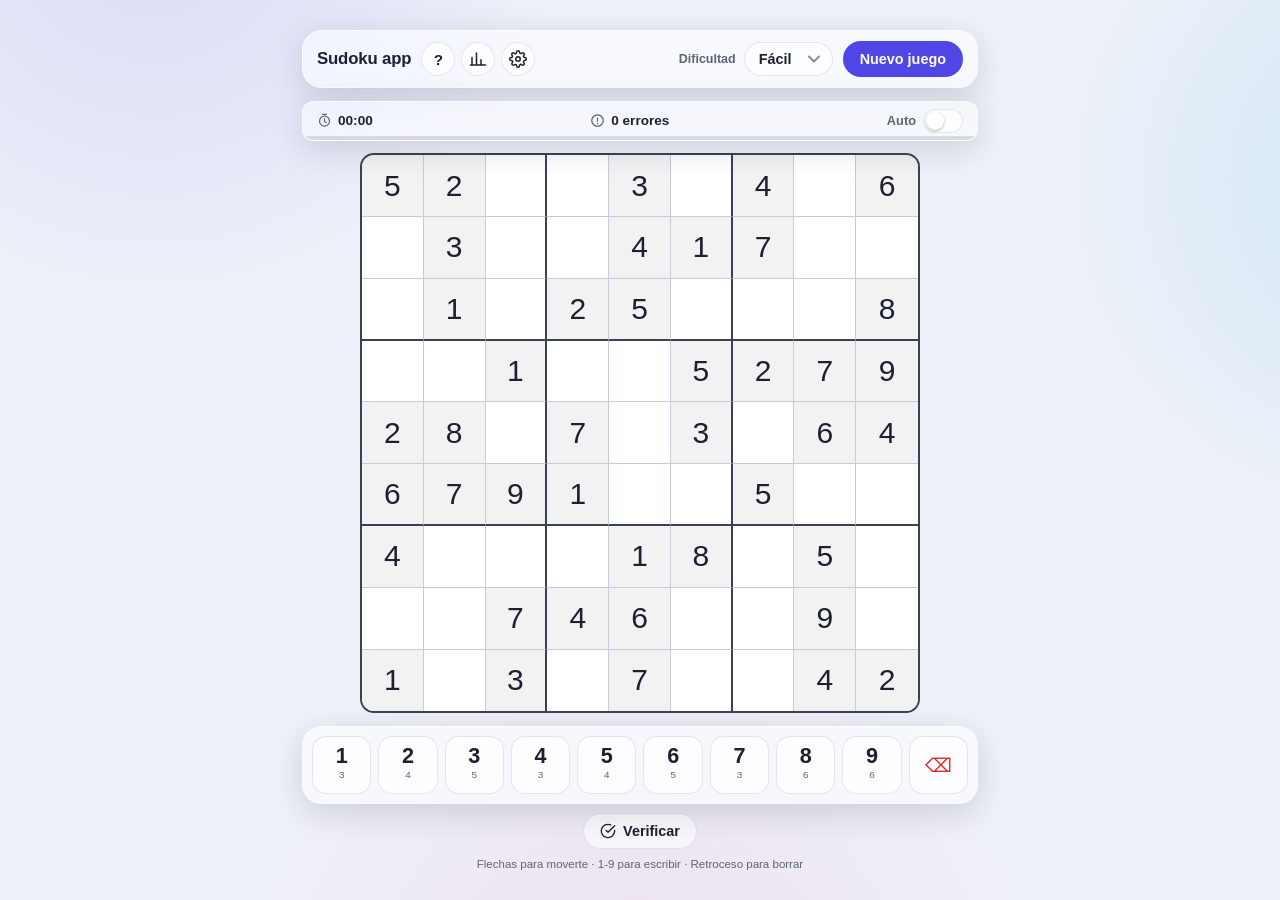
==== commit 84c1d17e: "Corrección del modo horizontal en iOS según guía + progreso, confeti y tablero uniforme Horizontal (" ====
--- a/index.html
+++ b/index.html
@@ -182,10 +182,6 @@
           <label class="color-picker">
             <input type="color" id="color-cell" value="#ffffff">
             <span>Fondo de celda</span>
-          </label>
-          <label class="color-picker">
-            <input type="color" id="color-alt" value="#e8ebf4">
-            <span>Fondo de caja 3×3</span>
           </label>
           <label class="color-picker">
             <input type="color" id="color-border" value="#3a4152">
--- a/css/styles.css
+++ b/css/styles.css
@@ -77,10 +77,20 @@
   --radius: 20px;
   --radius-sm: 12px;
   --board-size: min(92vw, 500px);
+  --safe-top: env(safe-area-inset-top, 0px);
+  --safe-right: env(safe-area-inset-right, 0px);
+  --safe-bottom: env(safe-area-inset-bottom, 0px);
+  --safe-left: env(safe-area-inset-left, 0px);
   font-size: 16px;
 }
 
 * { box-sizing: border-box; }
+
+/* Evita que Safari agrande el texto al girar el iPhone */
+html {
+  -webkit-text-size-adjust: 100%;
+  text-size-adjust: 100%;
+}
 
 html, body {
   margin: 0;
@@ -129,7 +139,7 @@
   flex-direction: column;
   align-items: center;
   gap: clamp(8px, 1.4vh, 14px);
-  padding: max(10px, env(safe-area-inset-top)) max(12px, env(safe-area-inset-right)) max(10px, env(safe-area-inset-bottom)) max(12px, env(safe-area-inset-left));
+  padding: max(10px, var(--safe-top)) max(12px, var(--safe-right)) max(10px, var(--safe-bottom)) max(12px, var(--safe-left));
   max-width: 620px;
   margin: 0 auto;
 }
@@ -459,13 +469,10 @@
   transition: background 0.1s ease;
 }
 
-.cell--alt { background: var(--cell-bg-alt); }
-
 .cell--user { color: var(--user-ink); font-weight: 600; }
 
 /* Pistas fijas: fondo levemente más oscuro para identificarlas de un vistazo */
 .cell--given { background: color-mix(in srgb, black 5%, var(--cell-bg)); }
-.cell--given.cell--alt { background: color-mix(in srgb, black 5%, var(--cell-bg-alt)); }
 
 /* Los resaltados ganan al fondo de pista (misma especificidad, declarados después) */
 .cell.cell--peer { background: var(--peer-tint); }
@@ -834,6 +841,9 @@
 
 /* Botones del diálogo de victoria centrados respecto al cuadro */
 .dialog--win .dialog__actions { justify-content: center; }
+
+/* El confeti vive dentro de este diálogo (top layer); sin scroll ni recortes */
+.dialog--win { overflow: visible; }
 
 /* Toast */
 .toast-region {
@@ -913,26 +923,45 @@
 }
 
 /* ---------- Móvil apaisado: tablero al centro, controles en los laterales ---------- */
-@media (orientation: landscape) and (max-height: 540px) and (max-width: 950px) {
-  :root { --board-size: min(calc(100dvh - 82px), calc(100vw - 320px)); }
+@media (orientation: landscape) and (max-height: 520px) and (max-width: 950px) {
+  /* Respaldo para navegadores sin container queries (iOS < 16) */
+  :root { --board-size: min(calc(100dvh - 60px), calc(100vw - 340px)); }
 
   .app {
     display: grid;
-    grid-template-columns: auto minmax(0, 1fr) minmax(120px, auto);
-    grid-template-rows: minmax(0, 1fr) auto;
-    gap: 8px;
-    padding-top: 8px;
-    padding-right: max(8px, env(safe-area-inset-right));
-    padding-bottom: max(8px, env(safe-area-inset-bottom));
-    padding-left: max(8px, env(safe-area-inset-left));
-  }
-
-  /* Barra superior: tarjeta mínima a la izquierda (misma altura o menos que el teclado) */
+    max-width: none;
+    grid-template-columns: minmax(0, 1fr) minmax(0, 2.8fr) minmax(0, 1fr);
+    grid-template-rows: minmax(0, 1fr) minmax(0, 1fr);
+    grid-template-areas:
+      'topbar board dock'
+      'hud    board dock';
+    gap: 10px;
+    padding: 10px;
+    padding-right: max(10px, var(--safe-right));
+    padding-bottom: max(10px, var(--safe-bottom));
+    padding-left: max(10px, var(--safe-left));
+  }
+
+  /* Corrección principal: el tablero mide min(ancho, alto) de su hueco, siempre cuadrado */
+  .board-wrap {
+    grid-area: board;
+    align-self: stretch; /* anula el align-items:center de la base, si no el hueco colapsa */
+    min-width: 0;
+    min-height: 0;
+    container-type: size;
+  }
+
+  @supports (width: 1cqh) {
+    .board { width: min(100cqw, 100cqh); }
+    .cell { font-size: 6.5cqmin; }
+  }
+
+  /* Encabezado: tarjeta superior de la columna izquierda (compacta) */
   .topbar {
-    grid-area: 1 / 1;
-    align-self: center;
+    grid-area: topbar;
+    align-self: end;
     margin-top: 0;
-    width: 136px;
+    width: auto;
     flex-direction: column;
     gap: 8px;
     padding: 10px;
@@ -956,33 +985,35 @@
   .difficulty__select { width: 100%; padding: 8px 28px 8px 12px; font-size: 0.85rem; }
   .topbar__row--controls .btn { justify-content: center; width: 100%; padding: 9px 10px; }
 
-  /* HUD: franja inferior a lo ancho (cronómetro, errores, auto) */
+  /* Estado: segunda tarjeta de la izquierda, con la barra de progreso en su borde */
   .hud {
-    grid-area: 2 / 1 / 3 / -1;
+    grid-area: hud;
+    align-self: start;
     width: 100%;
-    min-height: 34px;
-    padding: 5px 12px;
-  }
-
-  /* Tablero: centro absoluto de la atención */
-  .board-wrap { grid-area: 1 / 2; }
-
-  /* Teclado numérico: columna vertical a la derecha */
+    min-height: 0;
+    flex-direction: column;
+    align-items: flex-start;
+    gap: 9px;
+    padding: 12px;
+  }
+
+  /* Teclado y Verificar: columna derecha, botones que llenan el alto */
   .dock {
-    grid-area: 1 / 3;
-    align-self: center;
+    grid-area: dock;
+    align-self: stretch;
     margin-bottom: 0;
     width: auto;
-    gap: 7px;
-  }
-
-  .numpad { padding: 6px; }
+    gap: 8px;
+  }
+
+  .numpad { flex: 1; display: flex; padding: 6px; }
 
   .numpad__grid {
+    flex: 1;
     grid-template-columns: repeat(2, 1fr);
-    grid-template-rows: repeat(5, auto);
+    grid-template-rows: repeat(5, minmax(0, 1fr));
     grid-auto-flow: column;
-    gap: 5px;
+    gap: 6px;
   }
 
   .num-btn { min-height: 44px; padding: 5px 2px 4px; }
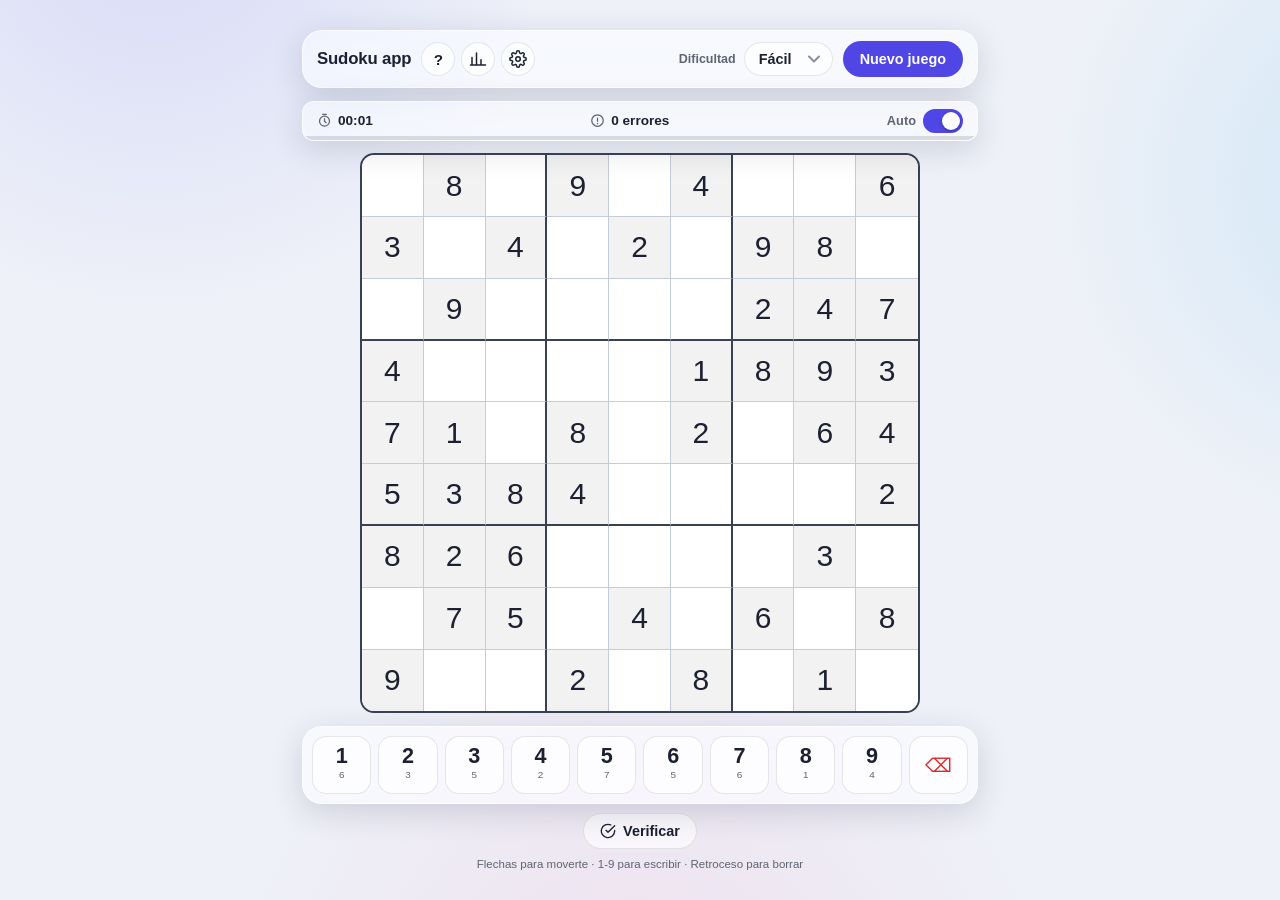
==== commit c61dcc21: "Rendimiento: cronómetro sin repintado por frame, tablero diferencial y correcciones v7 El reloj repi" ====
--- a/index.html
+++ b/index.html
@@ -2,7 +2,7 @@
 <html lang="es">
 <head>
   <meta charset="utf-8">
-  <meta name="viewport" content="width=device-width, initial-scale=1, viewport-fit=cover, user-scalable=no">
+  <meta name="viewport" content="width=device-width, initial-scale=1, viewport-fit=cover">
   <title>Sudoku app</title>
   <meta name="description" content="Sudoku minimalista, offline y responsive. Genera tableros infinitos con solución única.">
 
@@ -88,7 +88,7 @@
     </section>
 
     <main class="board-wrap">
-      <div class="board" id="board" role="grid" aria-label="Tablero de sudoku"></div>
+      <div class="board" id="board" role="group" aria-label="Tablero de sudoku"></div>
     </main>
 
     <footer class="dock">
--- a/css/styles.css
+++ b/css/styles.css
@@ -487,6 +487,9 @@
 .cell--error {
   background: var(--error-bg) !important;
   color: var(--error-ink) !important;
+  /* Marca que no depende del color: subrayado ondulado */
+  text-decoration: underline wavy;
+  text-underline-offset: 4px;
 }
 
 .cell--flash-ok { animation: flash-ok 0.5s ease; }
@@ -879,6 +882,18 @@
 
 .toast--leaving { animation: toast-out 0.25s ease forwards; }
 
+.toast__action {
+  pointer-events: auto; /* el contenedor no captura toques, pero el botón sí */
+  appearance: none;
+  border: none;
+  background: none;
+  padding: 0 0 0 2px;
+  font: inherit;
+  font-weight: 700;
+  color: var(--accent);
+  cursor: pointer;
+}
+
 @keyframes toast-in {
   from { opacity: 0; transform: translateY(8px); }
   to { opacity: 1; transform: none; }
@@ -1024,6 +1039,13 @@
   .kbd-hint { display: none; }
 }
 
+/* ---------- Contraste reforzado (Ajustes > Accesibilidad > Aumentar contraste) ---------- */
+@media (prefers-contrast: more) {
+  :root[data-theme='light'] { --board-line: #7d8399; --text-muted: #434a5c; }
+  :root[data-theme='dark'] { --board-line: #5f6880; --text-muted: #c3c8d6; }
+  .cell--error { text-decoration-thickness: 2px; }
+}
+
 /* ---------- Movimiento reducido ---------- */
 @media (prefers-reduced-motion: reduce) {
   *, *::before, *::after {
